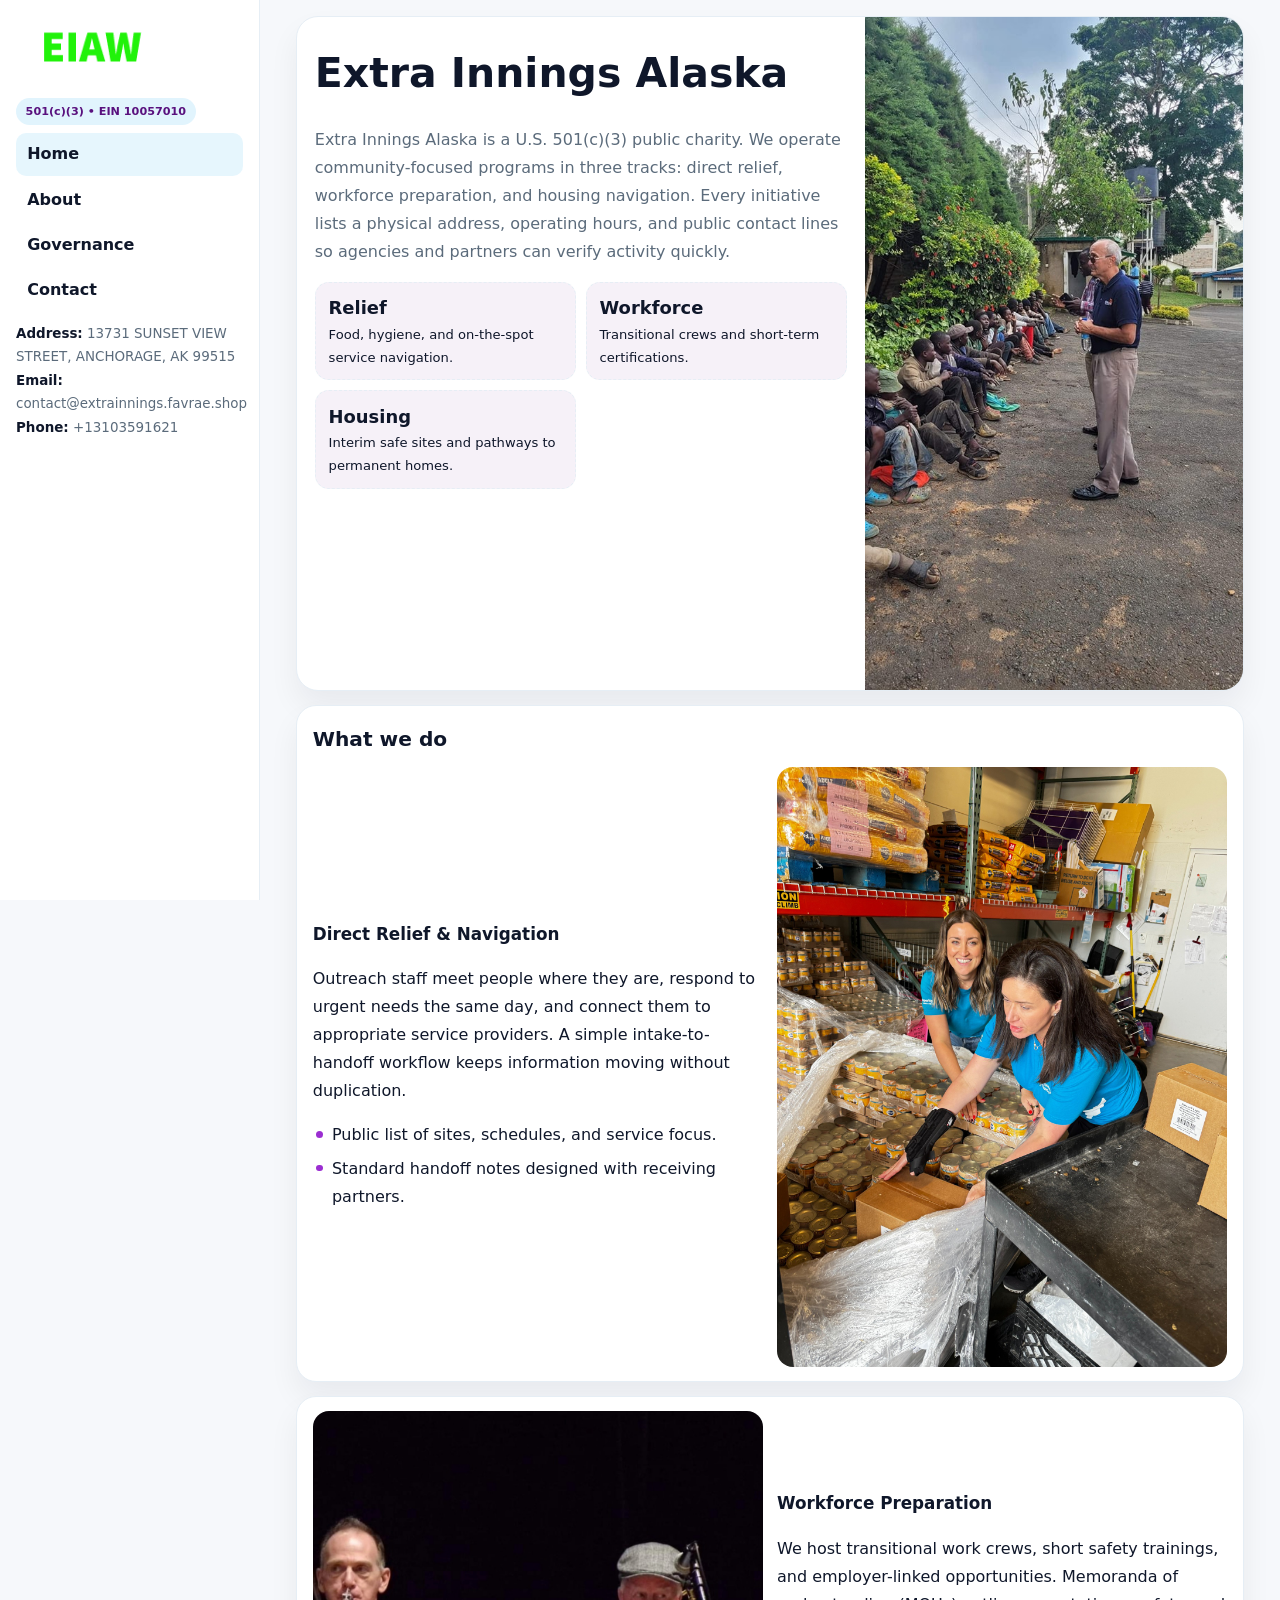
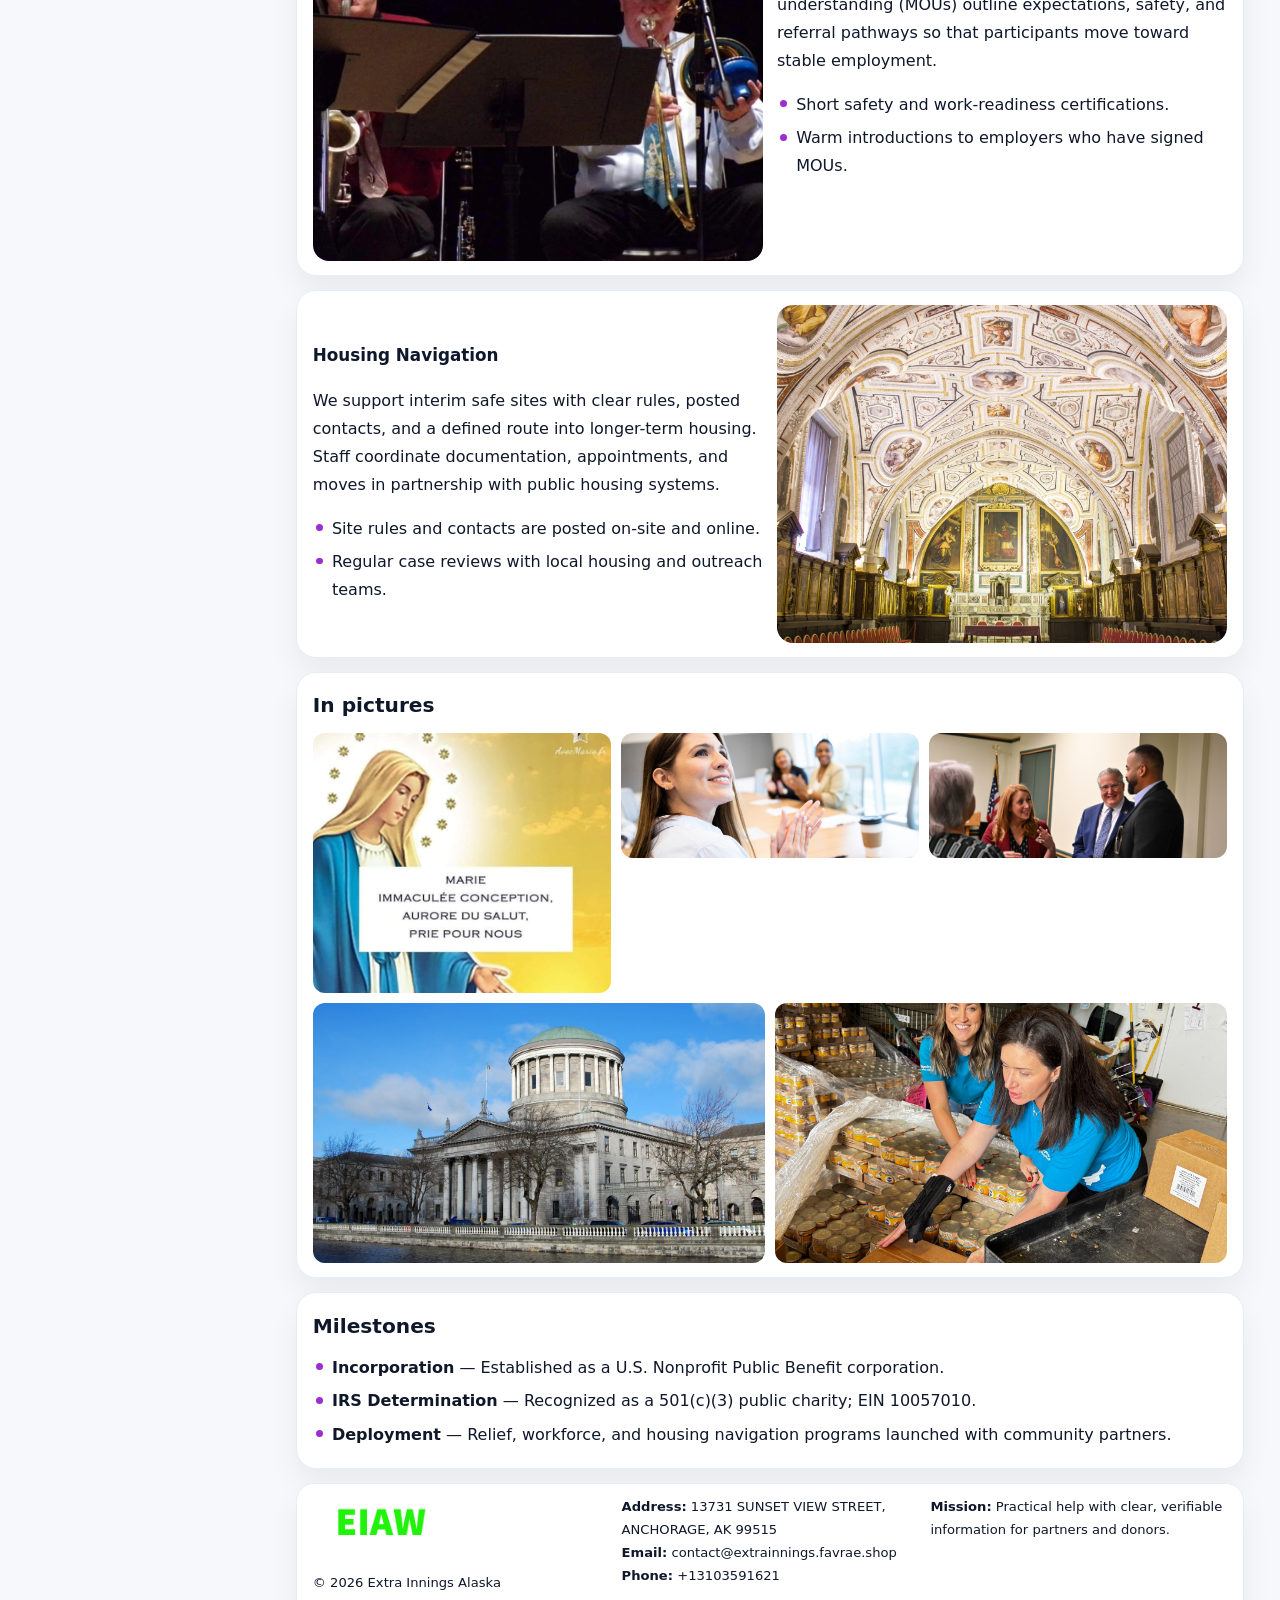
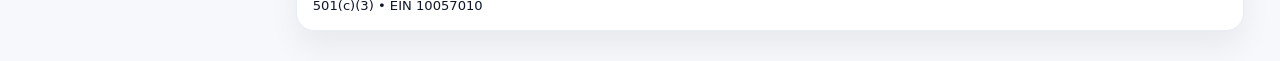
==== index.html @ 294226db "Initial commit" ====
<!doctype html><html lang="en"><head>
<meta charset="utf-8">
<meta name="viewport" content="width=device-width,initial-scale=1">
<title>Extra Innings Alaska – Nonprofit • 2025</title>
<link rel="stylesheet" href="assets/styles.css">
<link rel="icon" href="images/logo.png">
<meta name="data-ein" content="10057010">
<meta name="data-name" content="Extra Innings Alaska">
  <meta name="description" content="Dedicated to community services, education, and direct relief, Extra Innings Alaska collaborates with neighbors and partners to deliver practical help and long-term impact.">
</head>
<body>
<div style="position:absolute;left:-9999px;top:-9999px;opacity:0" data-uniq="{{UNIQUE_BLOB}}">
  <span>Dedicated to community services, education, and direct relief, Extra Innings Alaska collaborates with neighbors and partners to deliver practical help and long-term impact.</span><svg width="12" height="12" viewBox="0 0 12 12" xmlns="http://www.w3.org/2000/svg"><circle cx="6" cy="6" r="5" fill="#2b6cb0"/></svg><img src="images/reporting.jpg" width="1" height="1" alt="" loading="lazy"/>
</div>

<div class="layout">
  <aside class="aside">
    <div class="logo">
      <a href="index.html"><img src="images/logo.png" alt="Logo"></a>
    </div>
    <div class="tag">501(c)(3) • EIN 10057010</div>
    <nav class="cf75c90804b" style="margin-top:8px">
      <a class="active" href="index.html">Home</a>
      <a href="about.html">About</a>
      <a href="governance.html">Governance</a>
      <a href="contact.html">Contact</a>
    </nav>
    <div class="meta">
      <div><strong>Address:</strong> 13731 SUNSET VIEW STREET, ANCHORAGE, AK 99515</div>
      <div><strong>Email:</strong> contact@extrainnings.favrae.shop</div>
      <div><strong>Phone:</strong> +13103591621</div>
    </div>
  </aside>

  <main>
    <div class="container">

      <!-- HERO -->
      <section class="c26a1577aca">
        <div class="hero-grid">
          <div class="c07b883da71">
            <h1>Extra Innings Alaska</h1>
            <p>Extra Innings Alaska is a U.S. 501(c)(3) public charity. We operate community-focused programs in three tracks: direct relief, workforce preparation, and housing navigation. Every initiative lists a physical address, operating hours, and public contact lines so agencies and partners can verify activity quickly.</p>
            <div class="stats">
              <div class="stat">
                <b>Relief</b>
                <div class="small">Food, hygiene, and on-the-spot service navigation.</div>
              </div>
              <div class="stat">
                <b>Workforce</b>
                <div class="small">Transitional crews and short-term certifications.</div>
              </div>
              <div class="stat">
                <b>Housing</b>
                <div class="small">Interim safe sites and pathways to permanent homes.</div>
              </div>
            </div>
          </div>
          <img src="images/hero.jpg" alt="Program overview">
        </div>
      </section>

      <!-- WHAT WE DO -->
      <section class="section panel">
        <h2>What we do</h2>
        <div class="z">
          <div>
            <h3>Direct Relief & Navigation</h3>
            <p>Outreach staff meet people where they are, respond to urgent needs the same day, and connect them to appropriate service providers. A simple intake-to-handoff workflow keeps information moving without duplication.</p>
            <ul class="timeline">
              <li>Public list of sites, schedules, and service focus.</li>
              <li>Standard handoff notes designed with receiving partners.</li>
            </ul>
          </div>
          <div class="imgbox"><img src="images/relief.jpg" alt="Relief activities"></div>
        </div>
      </section>

      <!-- WORKFORCE -->
      <section class="section panel">
        <div class="z">
          <div class="imgbox"><img src="images/jobs.jpg" alt="Workforce program"></div>
          <div>
            <h3>Workforce Preparation</h3>
            <p>We host transitional work crews, short safety trainings, and employer-linked opportunities. Memoranda of understanding (MOUs) outline expectations, safety, and referral pathways so that participants move toward stable employment.</p>
            <ul class="timeline">
              <li>Short safety and work-readiness certifications.</li>
              <li>Warm introductions to employers who have signed MOUs.</li>
            </ul>
          </div>
        </div>
      </section>

      <!-- HOUSING -->
      <section class="section panel">
        <div class="z">
          <div>
            <h3>Housing Navigation</h3>
            <p>We support interim safe sites with clear rules, posted contacts, and a defined route into longer-term housing. Staff coordinate documentation, appointments, and moves in partnership with public housing systems.</p>
            <ul class="timeline">
              <li>Site rules and contacts are posted on-site and online.</li>
              <li>Regular case reviews with local housing and outreach teams.</li>
            </ul>
          </div>
          <div class="imgbox"><img src="images/land.jpg" alt="Housing navigation"></div>
        </div>
      </section>

      <!-- MOSAIC GALLERY -->
      <section class="section panel">
        <h2>In pictures</h2>
        <div class="mosaic">
          <img class="c2 r2" src="images/community.jpg" alt="Community event">
          <img class="c2" src="images/education.jpg" alt="Education program">
          <img class="c2" src="images/programs.jpg" alt="Program table">
          <img class="c3 r2" src="images/about.jpg" alt="Team and partners">
          <img class="c3 r2" src="images/relief.jpg" alt="Relief crew">
        </div>
      </section>

      <!-- MILESTONES -->
      <section class="section panel">
        <h2>Milestones</h2>
        <ul class="timeline">
          <li><strong>Incorporation</strong> — Established as a U.S. Nonprofit Public Benefit corporation.</li>
          <li><strong>IRS Determination</strong> — Recognized as a 501(c)(3) public charity; EIN 10057010.</li>
          <li><strong>Deployment</strong> — Relief, workforce, and housing navigation programs launched with community partners.</li>
        </ul>
      </section>

      <footer class="footer">
        <div class="footer-grid">
          <div>
            <img src="images/logo.png" style="width:135px;margin-bottom:.35rem" alt="Logo">
            <div class="small">© <span id="y"></span> Extra Innings Alaska</div>
            <div class="small">501(c)(3) • EIN 10057010</div>
          </div>
          <div>
            <div class="small"><strong>Address:</strong> 13731 SUNSET VIEW STREET, ANCHORAGE, AK 99515</div>
            <div class="small"><strong>Email:</strong> <a href="mailto:contact@extrainnings.favrae.shop">contact@extrainnings.favrae.shop</a></div>
            <div class="small"><strong>Phone:</strong> <a href="tel:+13103591621">+13103591621</a></div>
          </div>
          <div>
            <div class="small"><strong>Mission:</strong> Practical help with clear, verifiable information for partners and donors.</div>
          </div>
        </div>
      </footer>
    </div>
  </main>
</div>

<script>
/* Brand color per EIN/NAME so each site looks unique */
(function(){
  function hash(s){let x=2166136261>>>0;for(let i=0;i<s.length;i++){x^=s.charCodeAt(i);x=(x*16777619)>>>0;}return x>>>0;}
  const ein=document.querySelector('meta[name="data-ein"]')?.content||'0';
  const name=document.querySelector('meta[name="data-name"]')?.content||'';
  const k=hash((ein||name).replace(/\s+/g,''));
  const H=k%360,S=54+(k%18),L=50;
  const r=document.documentElement;
  r.style.setProperty('--brand',`hsl(${H} ${S}% ${L}%)`);
  r.style.setProperty('--brand-ink',`hsl(${H} ${Math.min(96,S+12)}% ${Math.max(22,L-22)}%)`);
  r.style.setProperty('--soft',`hsl(${H} ${Math.max(28,S-30)}% 96%)`);
  document.getElementById('y').textContent=new Date().getFullYear();
})();
</script>
</body></html>
---- assets/styles.css ----
:root{
  --ink:#0f172a;      /* main text */
  --muted:#5b6b7b;    /* secondary text */
  --line:#e6eef5;     /* borders */
  --paper:#ffffff;
  --brand:#0ea5e9;    /* will be overridden by script */
  --brand-ink:#075985;
  --soft:#eef9ff;
  --r:18px;
  --sh:0 16px 30px rgba(15,23,42,.06);
}

*{box-sizing:border-box}
html,body{height:100%}
body{
  margin:0;background:#f6f8fb;color:var(--ink);
  font-family:Inter,system-ui,-apple-system,BlinkMacSystemFont,"Segoe UI",Arial,sans-serif;
  line-height:1.75;
}

/* SIDEBAR */
.layout{display:grid;grid-template-columns:260px 1fr;min-height:100vh}
.aside{
  position:sticky;top:0;height:100vh;overflow:auto;
  background:#ffffff;border-right:1px solid var(--line);
  padding:18px 16px;box-shadow:0 0 0 rgba(0,0,0,0);
}
.logo{display:flex;align-items:center;gap:10px;margin-bottom:10px}
.logo img{width:150px;height:auto;display:block}
.tag{
  display:inline-block;background:rgba(14,165,233,.12);
  color:var(--brand-ink);padding:.22rem .6rem;
  border-radius:999px;font-weight:700;font-size:.7rem;
}

.cf75c90804b a{
  display:block;color:var(--ink);text-decoration:none;font-weight:600;
  padding:.48rem .7rem;border-radius:10px;margin:.12rem 0;
}
.cf75c90804b a:hover,.cf75c90804b a.active{background:rgba(14,165,233,.1)}
.aside .meta{margin-top:10px;color:var(--muted);font-size:.84rem}
.aside .meta strong{color:var(--ink)}

/* MAIN */
main{padding:16px}
.container{width:min(1120px,96%);margin:0 auto}
.panel{background:#fff;border:1px solid var(--line);border-radius:20px;box-shadow:var(--sh);padding:14px 16px}

/* HERO */
.c26a1577aca{
  border:1px solid var(--line);border-radius:22px;overflow:hidden;
  background:#fff;box-shadow:var(--sh);
}
.hero-grid{display:grid;grid-template-columns:1.2fr .8fr;gap:0}
.c26a1577aca .c07b883da71{padding:18px}
.c26a1577aca h1{font-size:clamp(1.9rem,3.2vw,2.7rem);margin:.2rem 0 .5rem}
.c26a1577aca p{color:var(--muted)}
.c26a1577aca img{width:100%;height:100%;object-fit:cover;display:block}

/* SECTION */
.section{margin-top:14px}
h2{font-size:1.26rem;margin:.1rem 0 .6rem}
h3{margin:.2rem 0 .35rem;font-size:1.05rem}

/* Z layout */
.z{display:grid;grid-template-columns:1fr 1fr;gap:14px;align-items:center}
.imgbox img{width:100%;display:block;border-radius:16px}

/* MOSAIC gallery */
.mosaic{
  display:grid;gap:10px;
  grid-template-columns:repeat(6,1fr);
}
.mosaic img{
  width:100%;height:125px;object-fit:cover;
  border-radius:12px;display:block;
}
.mosaic .c2{grid-column:span 2}
.mosaic .c3{grid-column:span 3}
.mosaic .r2{height:260px}

/* cards */
.cards{display:grid;grid-template-columns:repeat(auto-fit,minmax(240px,1fr));gap:12px}
.c605ccc6bc4{background:#fff;border:1px solid var(--line);border-radius:16px;padding:.85rem 1rem 1rem}

/* timeline & stats */
.timeline{list-style:none;margin:.2rem 0 0;padding:0}
.timeline li{position:relative;padding-left:1.2rem;margin:.35rem 0}
.timeline li::before{
  content:"";position:absolute;left:.2rem;top:.6rem;
  width:.42rem;height:.42rem;border-radius:999px;background:var(--brand);
}
.stats{display:grid;grid-template-columns:repeat(auto-fit,minmax(180px,1fr));gap:10px;margin-top:6px}
.stat{background:var(--soft);border:1px dashed var(--line);border-radius:14px;padding:.6rem .8rem}
.stat b{font-size:1.12rem}

/* form */
button,input,textarea{font:inherit}
.c908b46801e{display:grid;gap:12px;max-width:760px}
.row2{display:grid;grid-template-columns:1fr 1fr;gap:12px}
input,textarea{
  width:100%;padding:.85rem 1rem;border:1px solid var(--line);
  border-radius:14px;background:#fff;
}
textarea{resize:vertical}
.c98dfbc0ef8{
  width:auto;justify-self:start;background:var(--brand);color:#fff;
  border:0;border-radius:14px;padding:.8rem 1.35rem;cursor:pointer;
}
.c98dfbc0ef8:hover{background:var(--brand-ink)}

/* footer */
footer{margin:14px 0}
.footer{
  background:#fff;border:1px solid var(--line);
  border-radius:18px;padding:12px 16px;box-shadow:var(--sh);
}
.footer-grid{
  display:grid;grid-template-columns:repeat(auto-fit,minmax(220px,1fr));gap:12px;
}
.small{color:#0f172a;font-size:.82rem}
.small a{color:#0f172a;text-decoration:none}
.small a:hover{text-decoration:underline}

/* responsive */
@media(max-width:980px){
  .layout{grid-template-columns:1fr}
  .aside{position:relative;height:auto;border-right:0;border-bottom:1px solid var(--line)}
  .hero-grid{grid-template-columns:1fr}
  .z{grid-template-columns:1fr}
  .mosaic{grid-template-columns:repeat(3,1fr)}
  .mosaic .r2{height:200px}
}
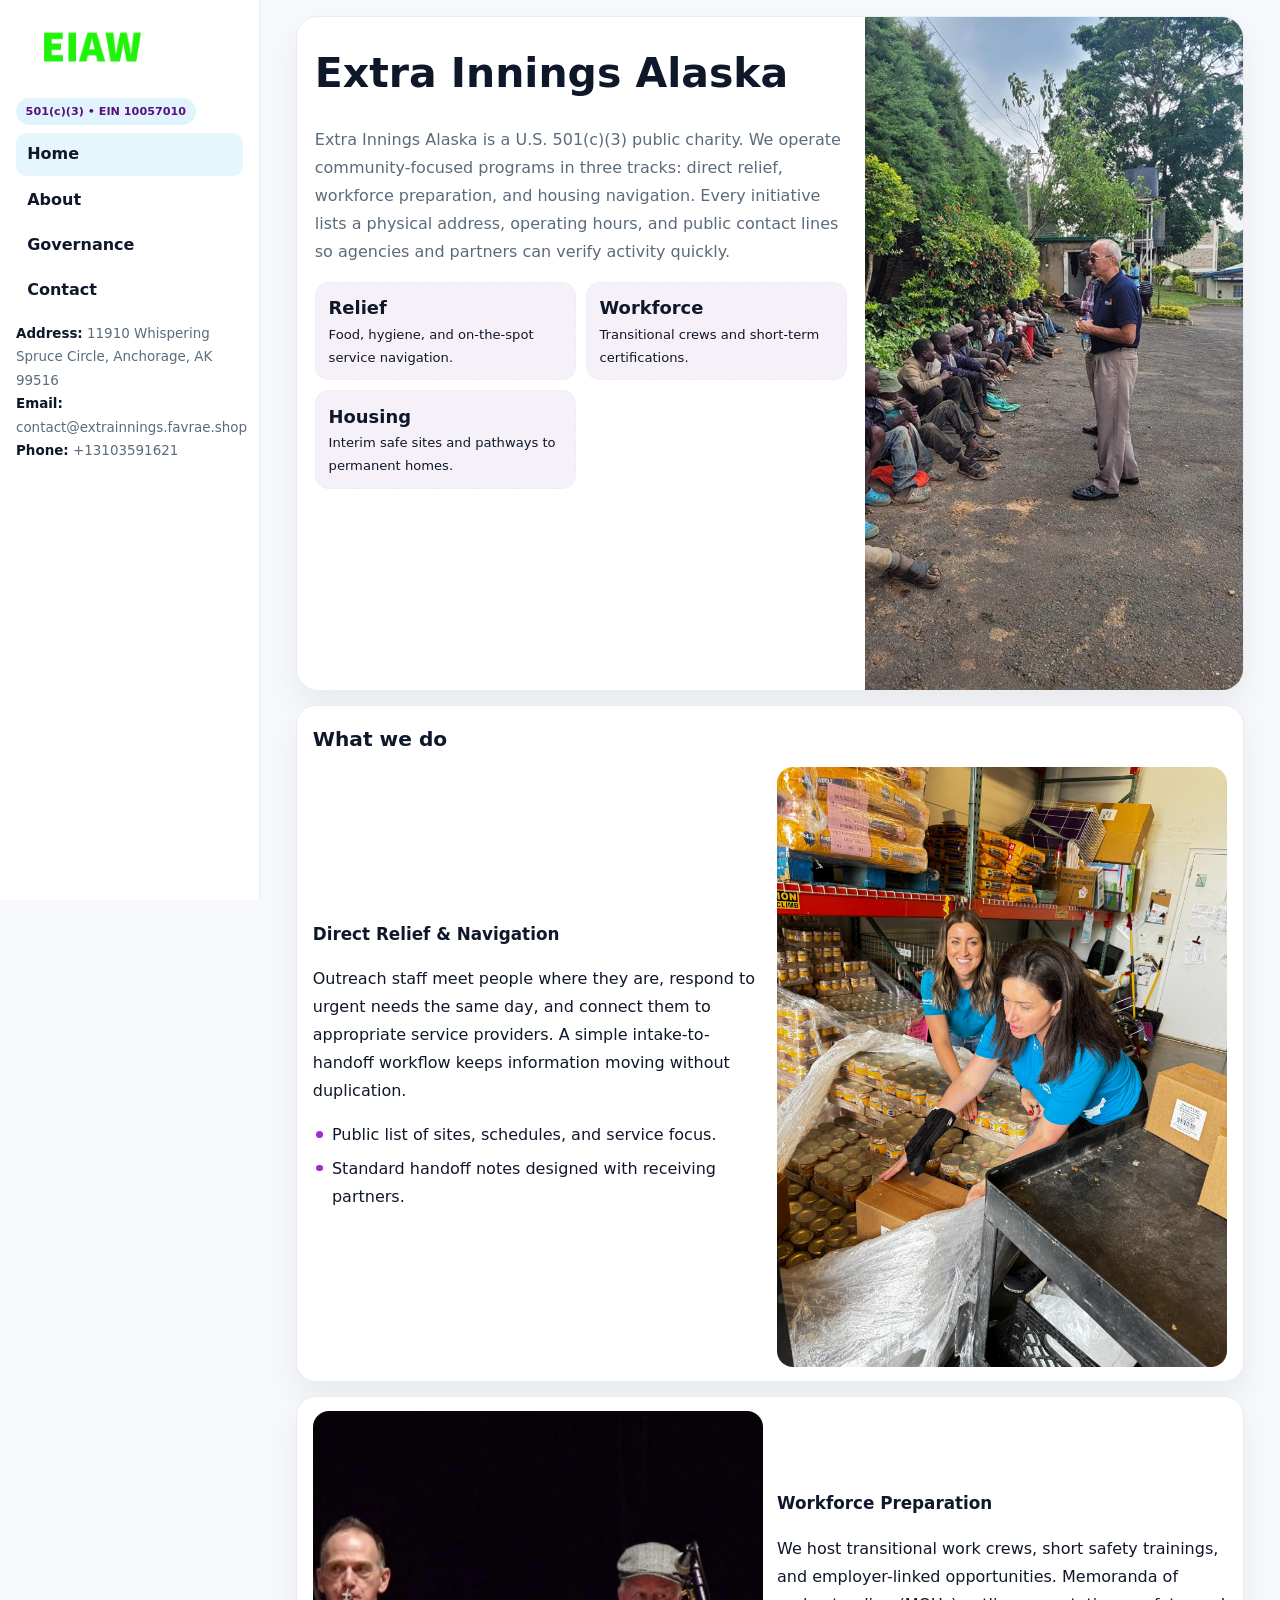
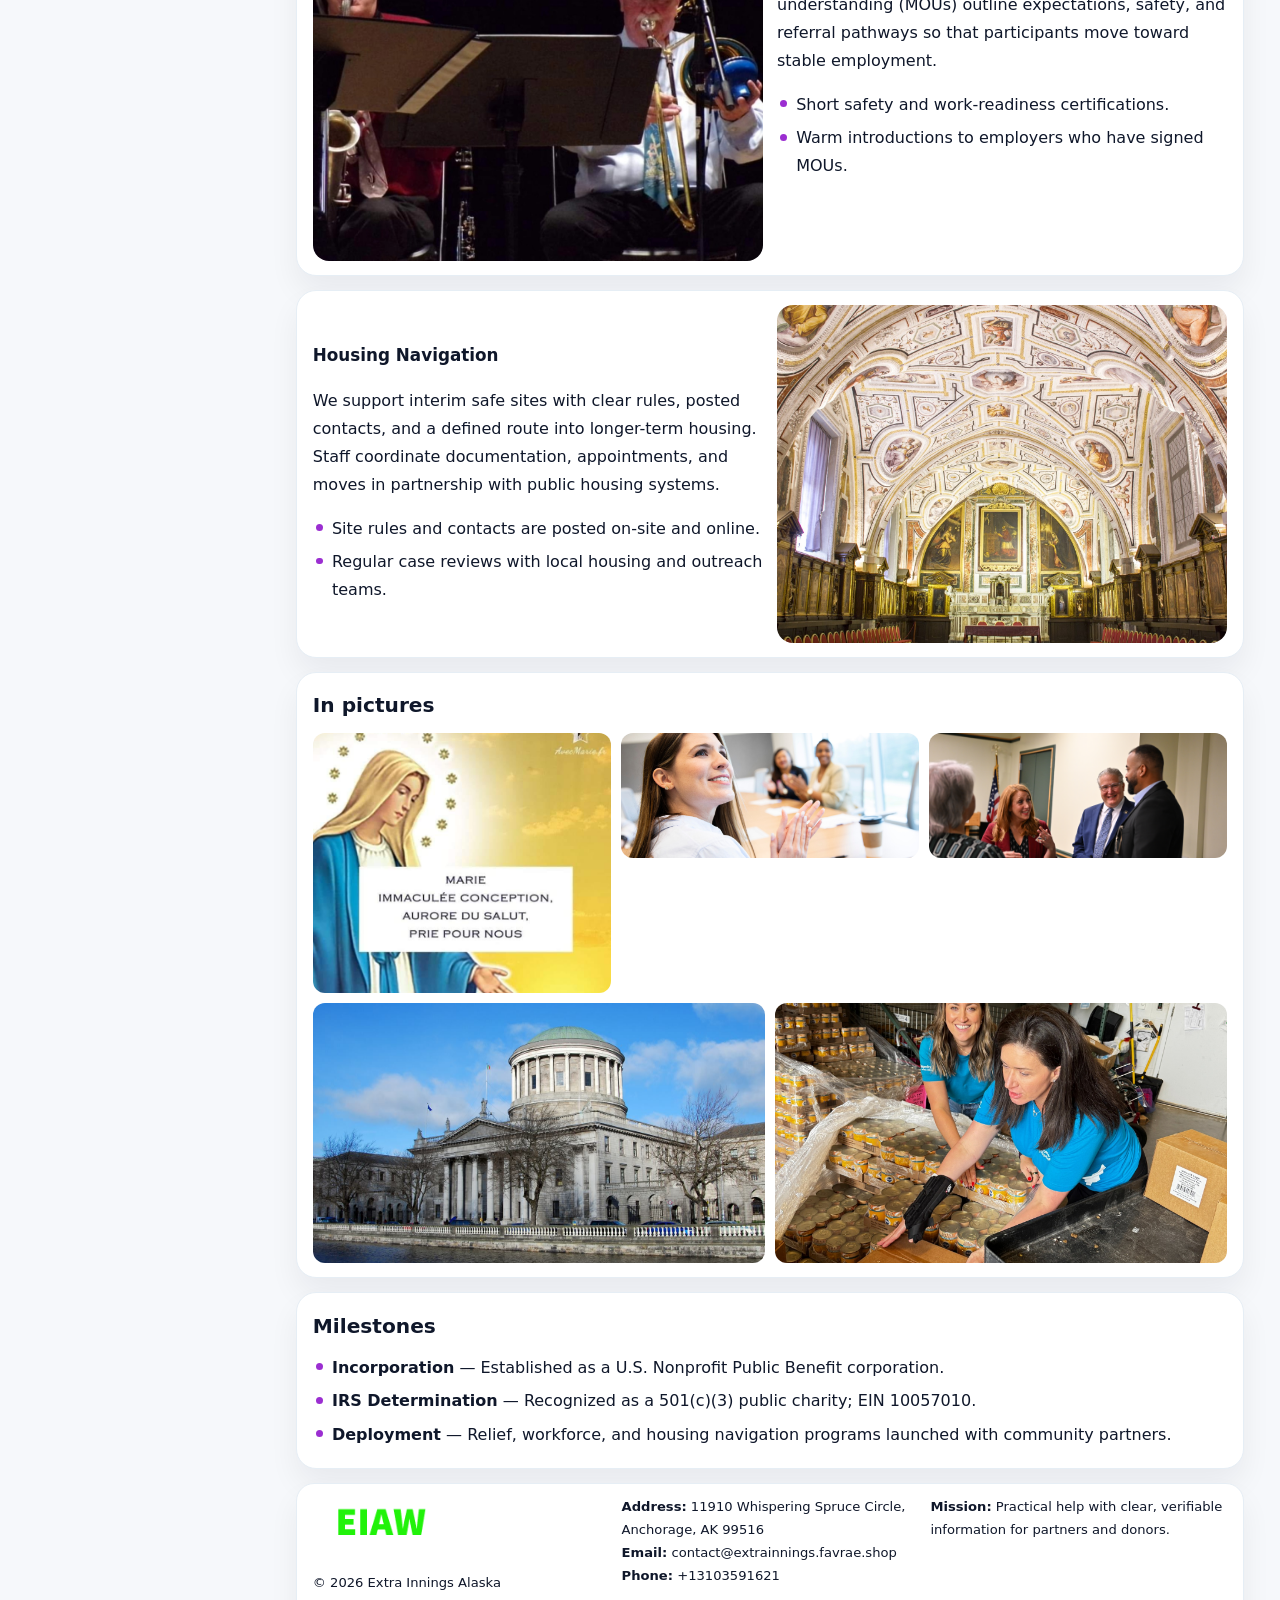
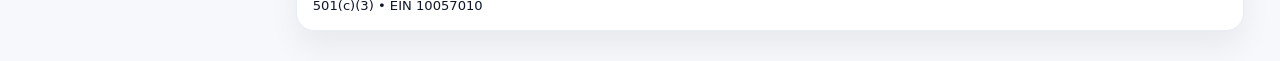
==== commit 87a8ade9: "Safe replace address only" ====
--- a/index.html
+++ b/index.html
@@ -26,7 +26,7 @@
       <a href="contact.html">Contact</a>
     </nav>
     <div class="meta">
-      <div><strong>Address:</strong> 13731 SUNSET VIEW STREET, ANCHORAGE, AK 99515</div>
+      <div><strong>Address:</strong> 11910 Whispering Spruce Circle, Anchorage, AK 99516</div>
       <div><strong>Email:</strong> contact@extrainnings.favrae.shop</div>
       <div><strong>Phone:</strong> +13103591621</div>
     </div>
@@ -136,7 +136,7 @@
             <div class="small">501(c)(3) • EIN 10057010</div>
           </div>
           <div>
-            <div class="small"><strong>Address:</strong> 13731 SUNSET VIEW STREET, ANCHORAGE, AK 99515</div>
+            <div class="small"><strong>Address:</strong> 11910 Whispering Spruce Circle, Anchorage, AK 99516</div>
             <div class="small"><strong>Email:</strong> <a href="mailto:contact@extrainnings.favrae.shop">contact@extrainnings.favrae.shop</a></div>
             <div class="small"><strong>Phone:</strong> <a href="tel:+13103591621">+13103591621</a></div>
           </div>
